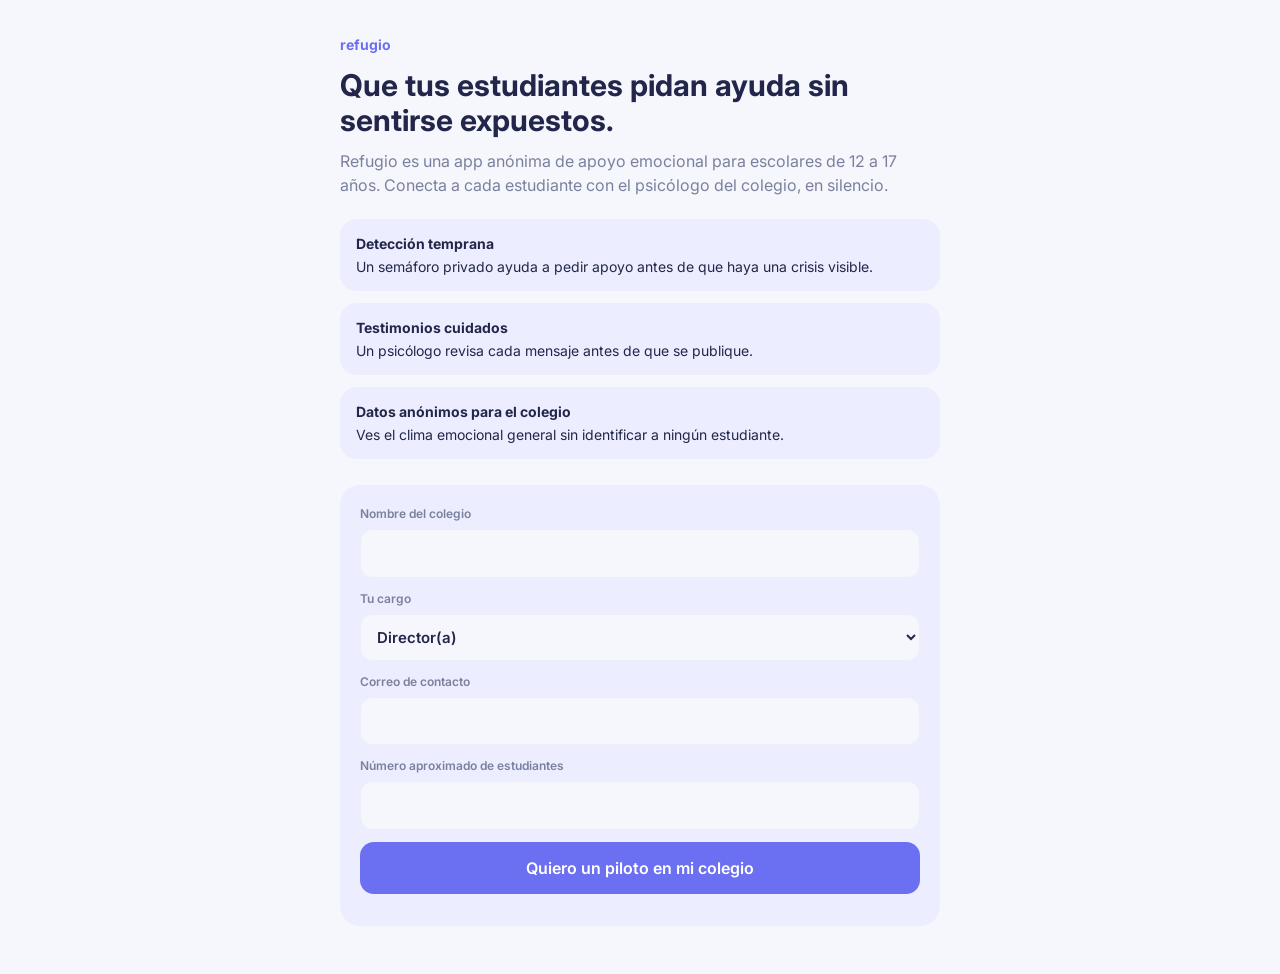
==== landing.html @ c9672c27 "Add files via upload" ====
<!DOCTYPE html>
<html lang="es">
<head>
<meta charset="UTF-8" />
<meta name="viewport" content="width=device-width, initial-scale=1" />
<title>Refugio para colegios</title>
<link href="https://fonts.googleapis.com/css2?family=Inter:wght@400;500;600;700&display=swap" rel="stylesheet" />
<style>
:root{--bg:#f6f7fc;--ink:#22264a;--muted:#7b809e;--primary:#6b6ff2;--soft:#eceeff;--line:#eceef7}
@media (prefers-color-scheme:dark){:root{--bg:#171a33;--ink:#eef0ff;--muted:#a9aed0;--soft:#262a55;--line:#2c3060}}
*{box-sizing:border-box;margin:0}
body{font-family:Inter,system-ui,sans-serif;background:var(--bg);color:var(--ink);line-height:1.5}
main{max-width:640px;margin:0 auto;padding:32px 20px 48px}
.brand{color:var(--primary);font-weight:700;font-size:14px}
h1{font-size:30px;line-height:1.15;margin:12px 0}
p.lead{color:var(--muted);font-size:16px;margin-bottom:22px}
.cards{display:grid;gap:12px;margin-bottom:26px}
.card{background:var(--soft);border-radius:16px;padding:14px 16px;font-size:14px}
.card b{display:block;margin-bottom:2px}
form{display:grid;gap:12px;background:var(--soft);border-radius:20px;padding:20px}
label{font-size:12px;font-weight:600;color:var(--muted);display:grid;gap:6px}
input,select{font:inherit;font-size:15px;padding:12px;border-radius:12px;border:1.5px solid var(--line);background:var(--bg);color:var(--ink)}
input:focus,select:focus{outline:2px solid var(--primary)}
button{font:inherit;font-weight:600;background:var(--primary);color:#fff;border:0;border-radius:14px;padding:14px;cursor:pointer}
.ok{display:none;background:var(--soft);border-radius:16px;padding:18px;text-align:center}
small{color:var(--muted);font-size:12px}
</style>
</head>
<body>
<main>
  <span class="brand">refugio</span>
  <h1>Que tus estudiantes pidan ayuda sin sentirse expuestos.</h1>
  <p class="lead">Refugio es una app anónima de apoyo emocional para escolares de 12 a 17 años. Conecta a cada estudiante con el psicólogo del colegio, en silencio.</p>
  <div class="cards">
    <div class="card"><b>Detección temprana</b>Un semáforo privado ayuda a pedir apoyo antes de que haya una crisis visible.</div>
    <div class="card"><b>Testimonios cuidados</b>Un psicólogo revisa cada mensaje antes de que se publique.</div>
    <div class="card"><b>Datos anónimos para el colegio</b>Ves el clima emocional general sin identificar a ningún estudiante.</div>
  </div>
  <form id="f" novalidate>
    <label>Nombre del colegio<input name="colegio" required maxlength="80" /></label>
    <label>Tu cargo<select name="cargo"><option>Director(a)</option><option>Psicólogo(a)</option><option>Coordinador(a) de bienestar</option><option>Promotor(a)</option><option>Otro</option></select></label>
    <label>Correo de contacto<input name="correo" type="email" required maxlength="80" /></label>
    <label>Número aproximado de estudiantes<input name="n" type="number" min="1" max="5000" /></label>
    <button type="submit">Quiero un piloto en mi colegio</button>
    <small id="err" role="alert"></small>
  </form>
  <div class="ok" id="ok"><b>¡Gracias!</b><br>Recibimos tu interés y te contactaremos para coordinar un piloto.</div>
</main>
<script>
(function(){
  var ENDPOINT = "";   // opcional: URL de Google Apps Script para recibir los registros
  var f = document.getElementById("f"), err = document.getElementById("err");
  f.addEventListener("submit", function (e) {
    e.preventDefault();
    var d = Object.fromEntries(new FormData(f).entries());
    if (!d.colegio.trim() || !/^\S+@\S+\.\S+$/.test(d.correo)) { err.textContent = "Escribe el colegio y un correo válido."; return; }
    d.t = new Date().toISOString();
    try { var a = JSON.parse(localStorage.getItem("refugio:leads")) || []; a.push(d); localStorage.setItem("refugio:leads", JSON.stringify(a)); } catch (x) {}
    if (ENDPOINT) { try { fetch(ENDPOINT, { method: "POST", mode: "no-cors", headers: { "Content-Type": "text/plain" }, body: JSON.stringify({ lead: d }) }); } catch (x) {} }
    f.style.display = "none"; document.getElementById("ok").style.display = "block";
  });
})();
</script>
</body>
</html>
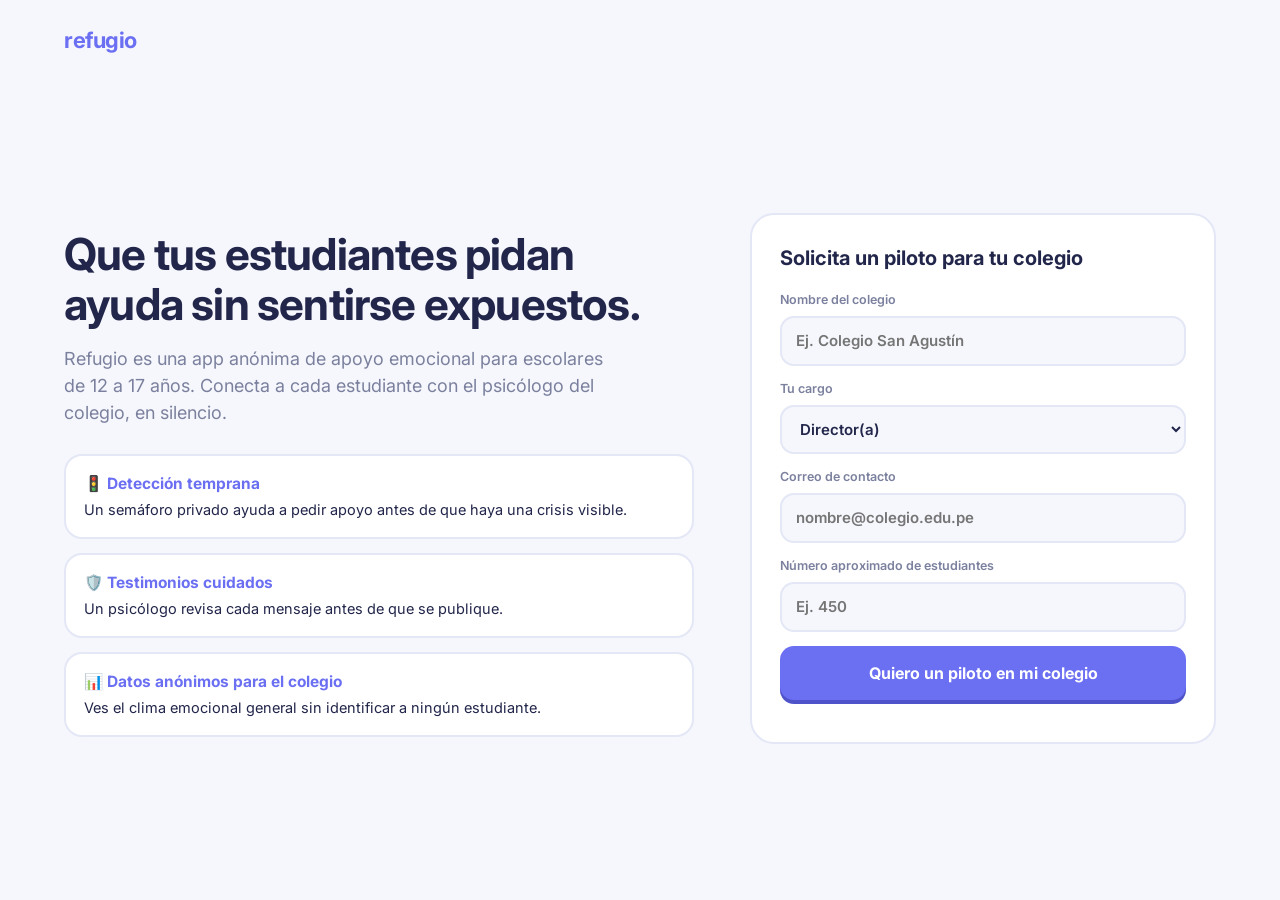
==== commit 759c9465: "Refactor landing page structure and styles" ====
--- a/landing.html
+++ b/landing.html
@@ -2,49 +2,64 @@
 <html lang="es">
 <head>
 <meta charset="UTF-8" />
-<meta name="viewport" content="width=device-width, initial-scale=1" />
+<meta name="viewport" content="width=device-width, initial-scale=1, viewport-fit=cover" />
 <title>Refugio para colegios</title>
 <link href="https://fonts.googleapis.com/css2?family=Inter:wght@400;500;600;700&display=swap" rel="stylesheet" />
 <style>
-:root{--bg:#f6f7fc;--ink:#22264a;--muted:#7b809e;--primary:#6b6ff2;--soft:#eceeff;--line:#eceef7}
-@media (prefers-color-scheme:dark){:root{--bg:#171a33;--ink:#eef0ff;--muted:#a9aed0;--soft:#262a55;--line:#2c3060}}
+:root{--bg:#f6f7fc;--card:#ffffff;--ink:#22264a;--muted:#7b809e;--primary:#6b6ff2;--primary-dark:#5a5ee0;--soft:#eceeff;--line:#e4e7f5}
+@media (prefers-color-scheme:dark){:root{--bg:#171a33;--card:#1e2242;--ink:#eef0ff;--muted:#a9aed0;--soft:#262a55;--line:#2c3060}}
 *{box-sizing:border-box;margin:0}
-body{font-family:Inter,system-ui,sans-serif;background:var(--bg);color:var(--ink);line-height:1.5}
-main{max-width:640px;margin:0 auto;padding:32px 20px 48px}
-.brand{color:var(--primary);font-weight:700;font-size:14px}
-h1{font-size:30px;line-height:1.15;margin:12px 0}
-p.lead{color:var(--muted);font-size:16px;margin-bottom:22px}
-.cards{display:grid;gap:12px;margin-bottom:26px}
-.card{background:var(--soft);border-radius:16px;padding:14px 16px;font-size:14px}
-.card b{display:block;margin-bottom:2px}
-form{display:grid;gap:12px;background:var(--soft);border-radius:20px;padding:20px}
-label{font-size:12px;font-weight:600;color:var(--muted);display:grid;gap:6px}
-input,select{font:inherit;font-size:15px;padding:12px;border-radius:12px;border:1.5px solid var(--line);background:var(--bg);color:var(--ink)}
-input:focus,select:focus{outline:2px solid var(--primary)}
-button{font:inherit;font-weight:600;background:var(--primary);color:#fff;border:0;border-radius:14px;padding:14px;cursor:pointer}
-.ok{display:none;background:var(--soft);border-radius:16px;padding:18px;text-align:center}
-small{color:var(--muted);font-size:12px}
+body{font-family:Inter,system-ui,sans-serif;background:var(--bg);color:var(--ink);line-height:1.5;min-height:100vh;min-height:100dvh;display:flex;flex-direction:column}
+header{width:100%;max-width:1200px;margin:0 auto;padding:24px 24px 0;display:flex;align-items:center;justify-content:space-between}
+.brand{color:var(--primary);font-weight:700;font-size:22px;letter-spacing:-0.5px}
+main{flex:1;width:100%;max-width:1200px;margin:0 auto;padding:28px 24px 56px;display:grid;gap:32px;align-items:center}
+@media (min-width: 900px){
+  main{grid-template-columns:1.15fr 0.85fr;gap:56px;padding:48px 24px}
+}
+h1{font-size:clamp(28px, 4vw, 44px);line-height:1.12;margin:10px 0 16px;letter-spacing:-0.8px}
+p.lead{color:var(--muted);font-size:clamp(16px, 1.8vw, 18px);margin-bottom:28px;max-width:560px}
+.cards{display:grid;gap:14px}
+.card{background:var(--card);border:2px solid var(--line);border-radius:18px;padding:16px 18px;font-size:14.5px}
+.card b{display:block;margin-bottom:4px;font-size:15.5px;color:var(--primary)}
+form{display:grid;gap:14px;background:var(--card);border:2px solid var(--line);border-radius:24px;padding:28px}
+form h2{font-size:20px;margin-bottom:4px}
+label{font-size:12.5px;font-weight:600;color:var(--muted);display:grid;gap:6px}
+input,select{font:inherit;font-size:15px;padding:12px 14px;border-radius:14px;border:2px solid var(--line);background:var(--bg);color:var(--ink)}
+input:focus,select:focus{outline:none;border-color:var(--primary)}
+button{font:inherit;font-weight:700;background:var(--primary);color:#fff;border:0;border-radius:14px;padding:15px;cursor:pointer;box-shadow:0 4px 0 #4f53c9;transition:transform 0.1s,background 0.2s}
+button:hover{background:var(--primary-dark)}
+button:active{transform:translateY(2px);box-shadow:0 2px 0 #4f53c9}
+.ok{display:none;background:var(--soft);border:2px solid var(--primary);border-radius:20px;padding:28px;text-align:center}
+small{color:var(--muted);font-size:12.5px}
 </style>
 </head>
 <body>
+<header>
+  <span class="brand">refugio</span>
+</header>
 <main>
-  <span class="brand">refugio</span>
-  <h1>Que tus estudiantes pidan ayuda sin sentirse expuestos.</h1>
-  <p class="lead">Refugio es una app anónima de apoyo emocional para escolares de 12 a 17 años. Conecta a cada estudiante con el psicólogo del colegio, en silencio.</p>
-  <div class="cards">
-    <div class="card"><b>Detección temprana</b>Un semáforo privado ayuda a pedir apoyo antes de que haya una crisis visible.</div>
-    <div class="card"><b>Testimonios cuidados</b>Un psicólogo revisa cada mensaje antes de que se publique.</div>
-    <div class="card"><b>Datos anónimos para el colegio</b>Ves el clima emocional general sin identificar a ningún estudiante.</div>
-  </div>
-  <form id="f" novalidate>
-    <label>Nombre del colegio<input name="colegio" required maxlength="80" /></label>
-    <label>Tu cargo<select name="cargo"><option>Director(a)</option><option>Psicólogo(a)</option><option>Coordinador(a) de bienestar</option><option>Promotor(a)</option><option>Otro</option></select></label>
-    <label>Correo de contacto<input name="correo" type="email" required maxlength="80" /></label>
-    <label>Número aproximado de estudiantes<input name="n" type="number" min="1" max="5000" /></label>
-    <button type="submit">Quiero un piloto en mi colegio</button>
-    <small id="err" role="alert"></small>
-  </form>
-  <div class="ok" id="ok"><b>¡Gracias!</b><br>Recibimos tu interés y te contactaremos para coordinar un piloto.</div>
+  <section>
+    <h1>Que tus estudiantes pidan ayuda sin sentirse expuestos.</h1>
+    <p class="lead">Refugio es una app anónima de apoyo emocional para escolares de 12 a 17 años. Conecta a cada estudiante con el psicólogo del colegio, en silencio.</p>
+    <div class="cards">
+      <div class="card"><b>🚦 Detección temprana</b>Un semáforo privado ayuda a pedir apoyo antes de que haya una crisis visible.</div>
+      <div class="card"><b>🛡️ Testimonios cuidados</b>Un psicólogo revisa cada mensaje antes de que se publique.</div>
+      <div class="card"><b>📊 Datos anónimos para el colegio</b>Ves el clima emocional general sin identificar a ningún estudiante.</div>
+    </div>
+  </section>
+
+  <section>
+    <form id="f" novalidate>
+      <h2>Solicita un piloto para tu colegio</h2>
+      <label>Nombre del colegio<input name="colegio" required maxlength="80" placeholder="Ej. Colegio San Agustín" /></label>
+      <label>Tu cargo<select name="cargo"><option>Director(a)</option><option>Psicólogo(a)</option><option>Coordinador(a) de bienestar</option><option>Promotor(a)</option><option>Otro</option></select></label>
+      <label>Correo de contacto<input name="correo" type="email" required maxlength="80" placeholder="nombre@colegio.edu.pe" /></label>
+      <label>Número aproximado de estudiantes<input name="n" type="number" min="1" max="5000" placeholder="Ej. 450" /></label>
+      <button type="submit">Quiero un piloto en mi colegio</button>
+      <small id="err" role="alert"></small>
+    </form>
+    <div class="ok" id="ok"><b>¡Gracias! 💜</b><br>Recibimos tu interés y te contactaremos para coordinar un piloto.</div>
+  </section>
 </main>
 <script>
 (function(){
